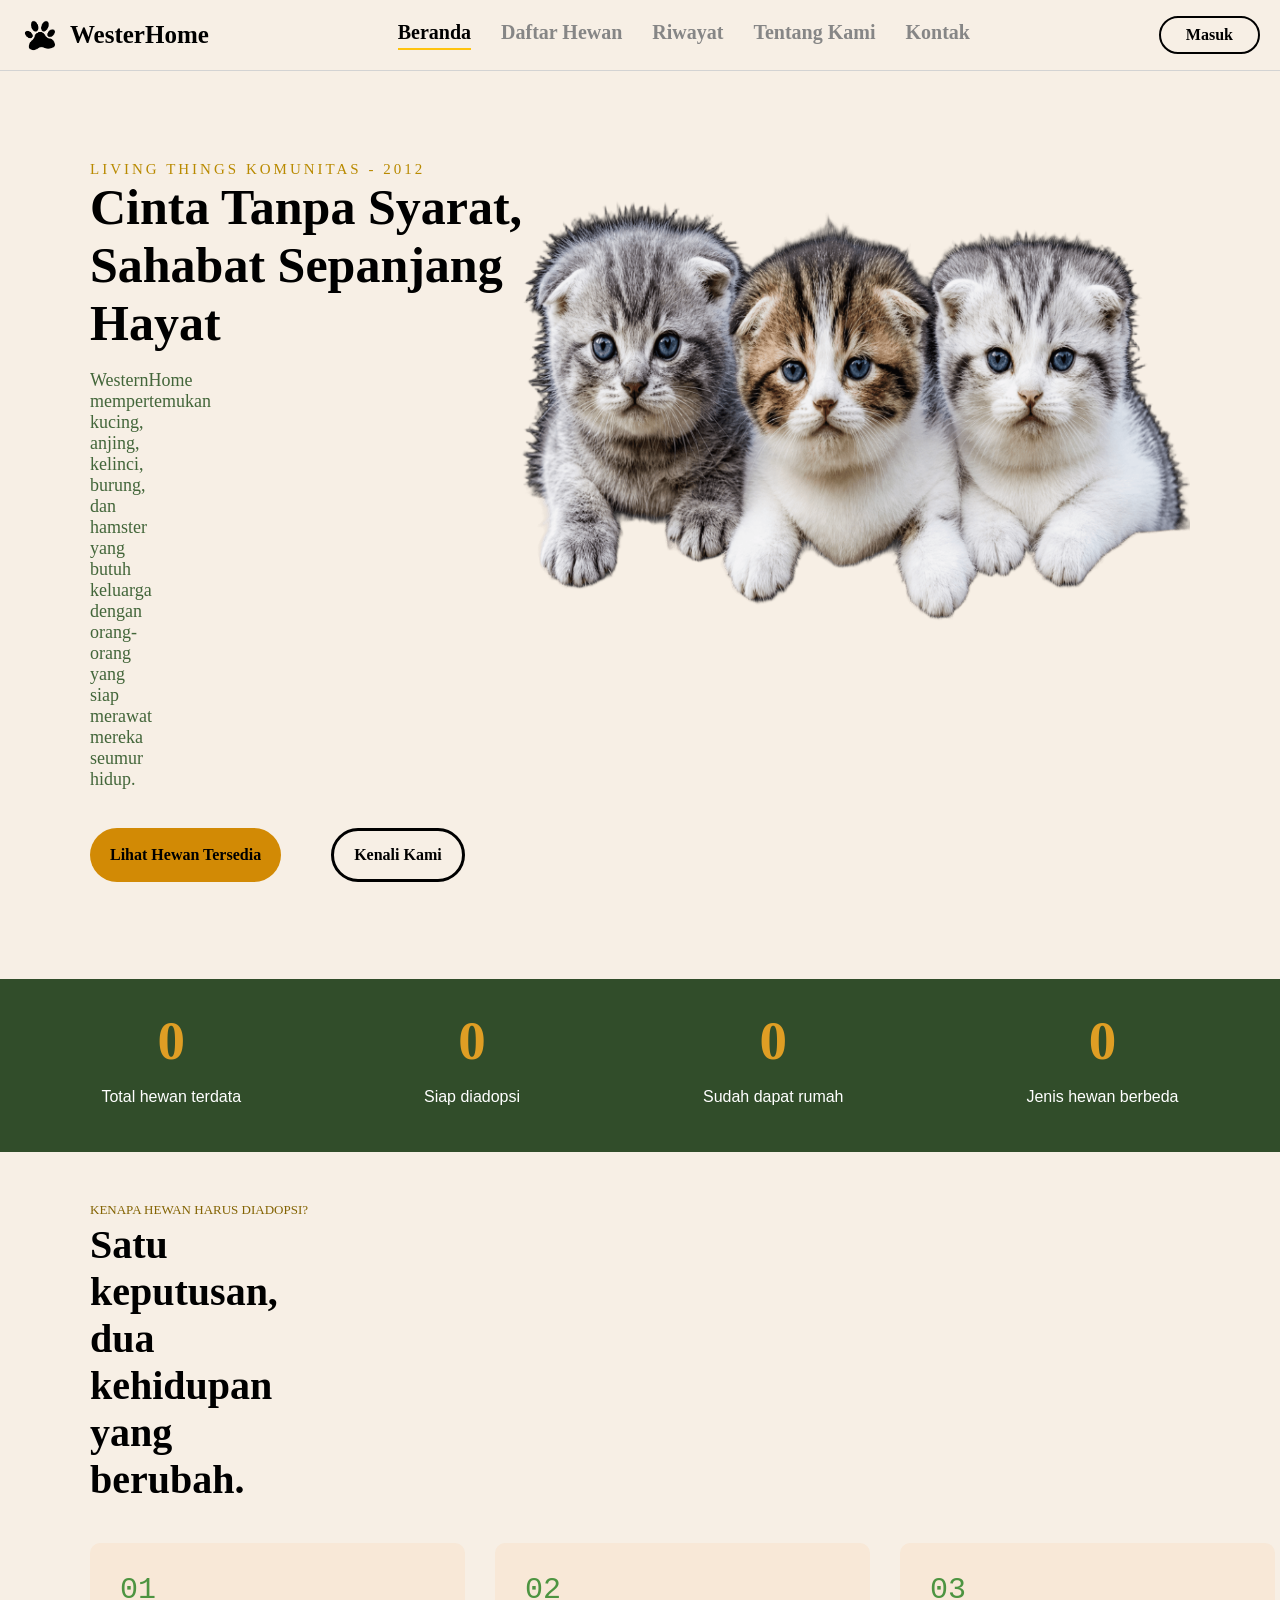
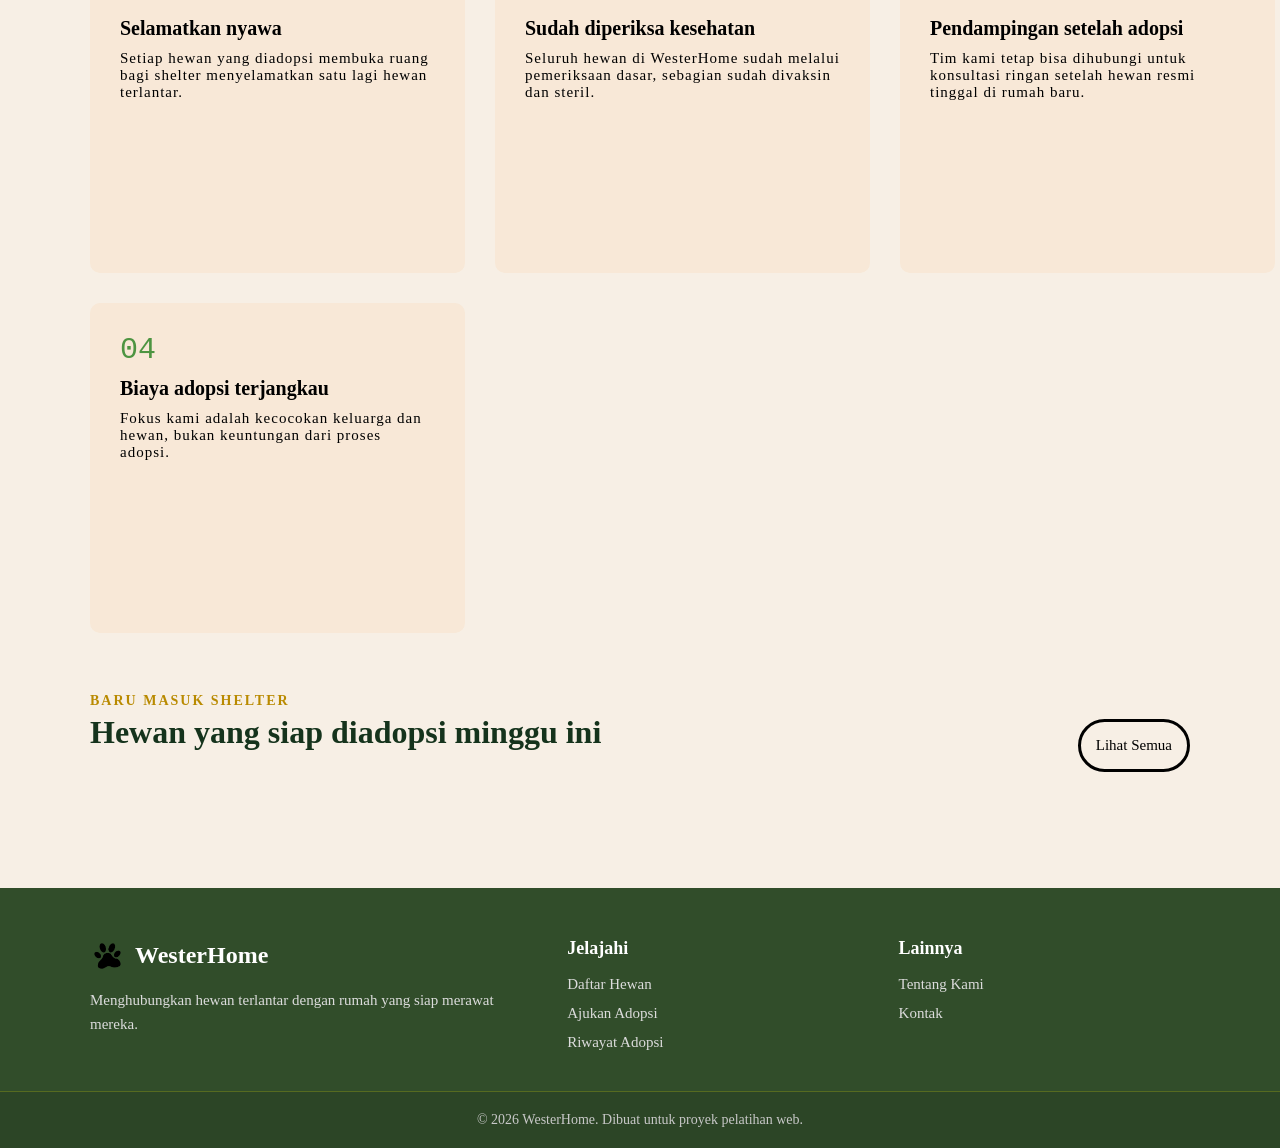
==== index.html @ 0b873818 "Add files via upload" ====
<!DOCTYPE html>
<html lang="en">
<head>
    <meta charset="UTF-8">
    <meta name="viewport" content="width=device-width, initial-scale=1.0">
    <title>WesterHome - Adopsi Hewan</title>
    <link rel="stylesheet" href="./css/style.css">
</head>
<body>
    <header>
        <div class="logo-header">
            <img src="./assets/logo-hewan.png" alt="logo hewan">
            <span id="teks-logo-header">WesterHome</span>
        </div>
        <span id="tombol-hamburger"></span>
        <nav>
            <a href="./index.html" id="menu-aktif">Beranda</a>
            <a href="./html/daftar-hewan.html">Daftar Hewan</a>
            <a href="./html/riwayat.html">Riwayat</a>
            <a href="./html/tentang.html">Tentang Kami</a>
            <a href="./html/kontak.html">Kontak</a>
        </nav>
        <a href="./html/login.html" id="tombol-login-header">Masuk</a>
    </header>
    
    <main>
        <section>
            <article class="tema">
                <div class="sub-judul-beranda">Living Things Komunitas - 2012</div>
                <div class="judul-beranda">Cinta Tanpa Syarat, Sahabat Sepanjang Hayat
                    <img src="./assets/foto-beranda.png" alt="Foto-Kucing">
                </div>
                <p class="deskripsi-beranda">WesternHome mempertemukan kucing, anjing, kelinci, burung, dan hamster yang butuh keluarga dengan orang-orang yang siap merawat mereka seumur hidup.</p>
            </article>
            <article class="tema-nav">
                <p class="wadah-tombol-hero">
                    <a href="./html/daftar-hewan.html" id="tombol-utama-hero">Lihat Hewan Tersedia</a>
                    <a href="./html/tentang.html">Kenali Kami</a>
                </p>
            </article>
        </section>
        
        <section class="statistik-platform">
            <article class="item-statistik">
                <h2 id="angka-total-hewan">0</h2>
                <p>Total hewan terdata</p>
            </article>
            <article class="item-statistik">
                <h2 id="angka-siap-adopsi">0</h2>
                <p>Siap diadopsi</p>
            </article>
            <article class="item-statistik">
                <h2 id="angka-sudah-adopsi">0</h2>
                <p>Sudah dapat rumah</p>
            </article>
            <article class="item-statistik">
                <h2 id="angka-jenis-hewan">0</h2>
                <p>Jenis hewan berbeda</p>
            </article>
        </section>
        
        <section>
            <p class="sub-judul-alasan">Kenapa hewan harus diadopsi?</p>
            <p class="judul-alasan">Satu keputusan, dua kehidupan yang berubah.</p>
            <div class="wadah-kotak-alasan">
                <article class="kotak-alasan">
                    <div class="nomor-alasan">01</div>
                    <div class="judul-kotak-alasan">Selamatkan nyawa</div>
                    <div class="deskripsi-kotak-alasan">Setiap hewan yang diadopsi membuka ruang bagi shelter menyelamatkan satu lagi hewan terlantar.</div>
                </article>
                <article class="kotak-alasan">
                    <div class="nomor-alasan">02</div>
                    <div class="judul-kotak-alasan">Sudah diperiksa kesehatan</div>
                    <div class="deskripsi-kotak-alasan">Seluruh hewan di WesterHome sudah melalui pemeriksaan dasar, sebagian sudah divaksin dan steril.</div>
                </article>
                <article class="kotak-alasan">
                    <div class="nomor-alasan">03</div>
                    <div class="judul-kotak-alasan">Pendampingan setelah adopsi</div>
                    <div class="deskripsi-kotak-alasan">Tim kami tetap bisa dihubungi untuk konsultasi ringan setelah hewan resmi tinggal di rumah baru.</div>
                </article>
                <article class="kotak-alasan">
                    <div class="nomor-alasan">04</div>
                    <div class="judul-kotak-alasan">Biaya adopsi terjangkau</div>
                    <div class="deskripsi-kotak-alasan">Fokus kami adalah kecocokan keluarga dan hewan, bukan keuntungan dari proses adopsi.</div>
                </article>
            </div>
        </section>
        
        <section>
            <p class="teks-kategori-hewan">BARU MASUK SHELTER</p>
            <div class="wadah-judul-daftar">
                <h2 class="judul-daftar-hewan">Hewan yang siap diadopsi minggu ini</h2>
                <a href="./html/daftar-hewan.html" class="tombol-lihat-semua">Lihat Semua</a>
            </div>
            
            <div class="wadah-kartu-hewan" id="grid-hewan-beranda"></div>
        </section>
    </main>

    <footer>
        <div class="wadah-utama-footer">
            <div class="kolom-kiri-footer">
                <div class="logo-teks-footer">
                    <img src="./assets/logo-hewan.png" alt="logo hewan">
                    <span>WesterHome</span>
                </div>
                <p>Menghubungkan hewan terlantar dengan rumah yang siap merawat mereka.</p>
            </div>
            <div class="kolom-link-footer">
                <h3>Jelajahi</h3>
                <a href="./html/daftar-hewan.html">Daftar Hewan</a>
                <a href="./html/daftar-hewan.html">Ajukan Adopsi</a>
                <a href="./html/riwayat.html">Riwayat Adopsi</a>
            </div>
            <div class="kolom-link-footer">
                <h3>Lainnya</h3>
                <a href="./html/tentang.html">Tentang Kami</a>
                <a href="./html/kontak.html">Kontak</a>
            </div>
        </div>
        <div class="wadah-hakcipta-footer">
            <p>&copy; 2026 WesterHome. Dibuat untuk proyek pelatihan web.</p>
        </div>
    </footer>
    <button id="tombol-scroll-atas" title="Ke Atas">&#8679;</button>
    <script src="./js/script.js"></script>
</body>
</html>
---- css/style.css ----
body {
    padding: 0;
    margin: 0;
    box-sizing: border-box;
    background-color: rgb(247, 239, 229);
    overflow-x: hidden;
    max-width: 100%;
}
html.kunci-scroll-halaman, body.kunci-scroll-halaman {
    overflow: hidden;
    overscroll-behavior: none;
}
header {
    background-color: rgb(247, 239, 229);
    padding: 15px 20px;
    display: flex;
    align-items: center;
    justify-content: space-between;
    border-bottom: 1px solid lightgray;
    position: sticky;
    top: 0;
    z-index: 1000;
}
.logo-header {
    display: flex;
    align-items: center;
    gap: 10px;
}
.logo-header img {
    width: 40px;
    height: 40px;
}
#teks-logo-header {
    font-size: 25px;
    font-weight: bolder;
}
#tombol-hamburger {
    display: none;
    font-size: 28px;
    font-weight: bold;
    cursor: pointer;
    padding: 0 10px;
}
nav {
    display: flex;
    gap: 30px;
}
#menu-aktif {
    color: black;
    border-bottom: 2px solid rgb(255, 195, 13);
    padding-bottom: 4px;
}
nav a {
    text-decoration: none;
    font-weight: bold;
    font-size: 20px;
    color: rgb(134, 134, 134);
}
.info-user-header {
    display: flex;
    align-items: center;
    gap: 15px;
}
.teks-nama-user {
    font-weight: bold;
    color: rgb(210, 138, 5);
    font-size: 16px;
}
#tombol-login-header {
    text-decoration: none;
    color: black;
    border: 2px solid black;
    border-radius: 20px;
    padding: 8px 25px;
    font-weight: bold;
    font-size: 16px;
    transition: 0.5s;
}
#tombol-login-header:hover {
    background-color: black;
    color: white;
    transform: translateY(-2px);
}
main {
    padding-left: 10vh;
    padding-top: 10vh;
}
.main-konten-admin {
    padding-right: 10vh;
}
.sub-judul-beranda {
    text-transform: uppercase;
    color: rgb(185, 138, 0);
    font-size: 15px;
    letter-spacing: 3px;
}
.judul-beranda {
    font-size: 50px;
    font-weight: bolder;
    padding-right: 80vh;
}
.judul-beranda img {
    position: absolute;
    top: 15vh;
    right: 90px;
    height: 60vh;
    width: 80vh;
}
.deskripsi-beranda {
    font-size: 18px;
    padding-right: 155vh;
    color: rgb(67, 102, 58);
}
.wadah-tombol-hero {
    display: flex;
    gap: 50px;
}
.wadah-tombol-hero a {
    position: relative;
    top: 20px;
    text-decoration: none;
    color: black;
    border: 3px solid black;
    border-radius: 30px;
    padding: 15px 20px;
    font-weight: bolder;
    transition: 0.5s;
}
#tombol-utama-hero {
    background-color: rgb(210, 138, 5);
    border: none;
    display: flex;
    align-items: center;
}
.wadah-tombol-hero a:hover {
    background-color: black;
    color: white;
    transform: translateY(-2px);
}
.statistik-platform {
    background-color: rgb(49, 77, 42);
    display: flex;
    justify-content: space-around;
    align-items: center;
    padding: 30px 10px;
    margin-top: 13vh;
    margin-left: -10vh;
}
.item-statistik {
    text-align: center;
}
.item-statistik h2 {
    color: rgb(223, 158, 36);
    font-size: 55px;
    margin: 0 0 15px 0;
    font-family: "Georgia", serif;
    font-weight: bold;
}
.item-statistik p {
    color: white;
    font-size: 16px;
    font-family: Arial, Helvetica, sans-serif;
}
.sub-judul-alasan {
    margin-top: 50px;
    text-transform: uppercase;
    color: rgb(131, 99, 2);
    font-size: 13px;
}
.judul-alasan {
    margin-top: -10px;
    font-size: 40px;
    margin-right: 120vh;
    font-weight: bolder;
}
.kotak-alasan {
    border-radius: 10px;
    height: 30vh;
    width: 35vh;
    display: flex;
    flex-direction: column;
    flex-wrap: wrap;
    background-color: rgb(248, 232, 215);
    padding: 30px;
    gap: 10px;
}
.nomor-alasan {
    font-size: 30px;
    font-family: monospace;
    color: rgba(4, 112, 2, 0.7);
}
.judul-kotak-alasan {
    font-size: 20px;
    font-weight: bold;
}
.deskripsi-kotak-alasan {
    letter-spacing: 1px;
    font-size: 15px;
}
.wadah-kotak-alasan {
    display: flex;
    flex-direction: row;
    flex-wrap: wrap;
    gap: 30px;
    align-items: center;
}
.wadah-judul-daftar {
    display: flex; 
    justify-content: space-between; 
    align-items: center; 
    margin-right: 10vh; 
    margin-bottom: 20px; 
}
.tombol-lihat-semua {
    color: black;
    font-size: 15px;
    text-decoration: none;
    border: 3px solid black;
    border-radius: 50px;
    padding: 15px;
    transition: 0.3s;
}
.tombol-lihat-semua:hover {
    background-color: black;
    color: white;
}
.wadah-filter-pencarian {
    display: flex;
    flex-direction: column;
    gap: 15px;
    margin-right: 10vh;
    margin-top: 20px;
    margin-bottom: 20px;
}
.wadah-tombol-filter {
    display: flex;
    flex-wrap: wrap;
    gap: 10px;
}
.tombol-filter-kategori {
    padding: 8px 20px;
    border: 2px solid rgb(49, 77, 42);
    border-radius: 30px;
    background-color: white;
    color: rgb(49, 77, 42);
    font-weight: bold;
    font-size: 14px;
    cursor: pointer;
    transition: 0.3s;
}
.tombol-filter-kategori:hover {
    background-color: rgb(49, 77, 42);
    color: white;
}
.filter-kategori-aktif {
    background-color: rgb(49, 77, 42);
    color: white;
}
.wadah-input-pencarian {
    width: 100%;
}
#input-cari-ras {
    width: 100%;
    max-width: 400px;
    padding: 12px 20px;
    border: 2px solid lightgray;
    border-radius: 30px;
    font-size: 16px;
    outline: none;
    transition: 0.3s;
    box-sizing: border-box;
}
#input-cari-ras:focus {
    border-color: rgb(210, 138, 5);
}
.wadah-kartu-hewan {
    display: flex;
    flex-direction: row;
    flex-wrap: wrap;
    justify-content: center;
    gap: 30px;
    margin-top: 30px;
    margin-right: 10vh;
}
.teks-kategori-hewan {
    color: rgb(185, 138, 0);
    text-transform: uppercase;
    font-size: 14px;
    letter-spacing: 2px;
    font-weight: bold;
    margin-bottom: 5px;
    margin-top: 60px;
}
.jarak-atas-ekstra {
    margin-top: 20px;
}
.judul-daftar-hewan {
    font-size: 32px;
    font-family: "Georgia", serif;
    color: rgb(21, 51, 28);
    margin-top: 0;
    font-weight: bold;
}
.kartu-item-hewan {
    width: 320px;
    max-width: 100%;
    border-radius: 15px;
    background-color: white;
    overflow: hidden;
    display: flex;
    flex-direction: column;
    transition: 0.4s;
    box-shadow: 0 6px 15px rgba(0, 0, 0, 0.08);
}
.kartu-item-hewan:hover {
    transform: translateY(-5px);
    box-shadow: 0 10px 20px rgba(0, 0, 0, 0.12);
}
.wadah-gambar-kartu {
    position: relative;
    padding: 30px;
    display: flex;
    justify-content: center;
    align-items: center;
    height: 200px;
}
.gambar-kartu {
    width: 100%;
    height: 100%;
    object-fit: cover; 
    border-radius: 5px;
}
.badge-status-hewan {
    position: absolute;
    top: 20px;
    right: -10px; 
    background-color: #6a8ba3; 
    color: white;
    font-size: 13px;
    font-weight: bold;
    padding: 6px 15px;
    border-radius: 20px;
    letter-spacing: 1px;
}
.badge-status-diadopsi {
    background-color: gray;
}
.wadah-info-kartu {
    background-color: white; 
    padding: 25px;
    flex-grow: 1;
    display: flex;
    flex-direction: column;
    gap: 12px;
}
.nama-hewan-kartu {
    font-size: 26px;
    font-weight: bold;
    font-family: "Georgia", serif; 
    color: black;
}
.deskripsi-hewan-kartu {
    font-size: 15px;
    color: rgb(110, 110, 110);
}
.tombol-detail-kartu {
    display: inline-block;
    margin-top: auto;
    padding: 10px 25px;
    border: 2px solid black;
    border-radius: 30px;
    text-decoration: none;
    color: black;
    font-weight: bold;
    font-size: 14px;
    width: max-content; 
    transition: 0.3s;
}
.tombol-detail-kartu:hover {
    background-color: black;
    color: white;
}
.latar-popup-detail {
    position: fixed;
    top: 0;
    left: 0;
    width: 100%;
    height: 100%;
    background-color: rgba(0, 0, 0, 0.7);
    display: flex;
    justify-content: center;
    align-items: center;
    z-index: 9999;
    overscroll-behavior: contain;
}
.wadah-popup-detail {
    background-color: rgb(253, 248, 241);
    padding: 30px;
    border-radius: 15px;
    width: 80%;
    max-width: 600px;
    max-height: 80vh;
    overflow-y: auto; 
    overflow-x: hidden;
    position: relative;
    display: flex;
    flex-direction: column;
    gap: 20px;
    box-shadow: 0 10px 30px rgba(0,0,0,0.5);
    overscroll-behavior: contain;
}
.tombol-tutup-popup {
    position: absolute;
    top: 15px;
    right: 25px;
    font-size: 35px;
    font-weight: bold;
    color: #555;
    cursor: pointer;
    transition: 0.3s;
}
.tombol-tutup-popup:hover {
    color: red;
}
.gambar-popup-detail {
    width: 100%;
    height: 300px;
    object-fit: contain; 
    background-color: #f0e9df;
    border-radius: 10px;
}
.wadah-info-popup p {
    font-family: Arial, sans-serif;
    font-size: 16px;
    margin-bottom: 10px;
    color: #333;
    line-height: 1.5;
    border-bottom: 1px solid #e0d8cc;
    padding-bottom: 8px;
}
.wadah-info-popup p strong {
    color: rgb(67, 102, 58);
}
.judul-nama-popup {
    margin-top: 0;
    color: rgb(185, 138, 0);
    font-family: "Georgia", serif;
}
.tombol-adopsi-popup {
    display: block;
    background-color: rgb(210, 138, 5);
    color: white;
    text-align: center;
    padding: 12px 20px;
    margin-top: 20px;
    border-radius: 30px;
    text-decoration: none;
    font-weight: bold;
    font-size: 16px;
    letter-spacing: 1px;
    transition: 0.3s;
    box-shadow: 0 4px 6px rgba(0,0,0,0.1);
}
.tombol-adopsi-popup:hover {
    background-color: rgb(137, 90, 4);
    transform: translateY(-2px);
    box-shadow: 0 6px 12px rgba(0,0,0,0.2);
}
.tombol-adopsi-nonaktif {
    background-color: gray !important;
    cursor: not-allowed !important;
    box-shadow: none !important;
}
.tombol-adopsi-nonaktif:hover {
    background-color: gray !important;
    transform: none !important;
}
.wadah-utama-form {
    background-color: white;
    width: 90%;
    max-width: 400px;
    margin: 50px auto;
    padding: 40px;
    border-radius: 15px;
    box-shadow: 0 10px 20px rgba(0,0,0,0.05);
    text-align: center;
}
.judul-form-auth {
    color: rgb(21, 51, 28);
    font-family: "Georgia", serif;
    margin-top: 0;
    margin-bottom: 10px;
}
.deskripsi-form-auth {
    color: gray;
    margin-bottom: 30px;
    font-size: 14px;
}
.wadah-input-form {
    text-align: left;
    margin-bottom: 20px;
}
.wadah-input-form label {
    display: block;
    font-weight: bold;
    margin-bottom: 8px;
    color: #333;
    font-size: 14px;
}
.wadah-input-form input {
    width: 100%;
    padding: 12px;
    border: 1px solid lightgray;
    border-radius: 8px;
    box-sizing: border-box; 
    font-size: 14px;
}
#input-nama-hewan-adopsi {
    background-color: #f0e9df;
    cursor: not-allowed;
}
.tombol-kirim-form {
    width: 100%;
    background-color: rgb(210, 138, 5);
    color: white;
    padding: 15px;
    border: none;
    border-radius: 30px;
    font-size: 16px;
    font-weight: bold;
    cursor: pointer;
    transition: 0.3s;
    margin-top: 10px;
}
.tombol-kirim-form:hover {
    background-color: rgb(137, 90, 4);
}
.teks-tautan-auth {
    margin-top: 20px;
    font-size: 14px;
    color: gray;
}
.teks-tautan-auth a {
    color: rgb(185, 138, 0);
    text-decoration: none;
    font-weight: bold;
}
.teks-tautan-auth a:hover {
    text-decoration: underline;
    color: rgb(137, 90, 4);
}
.wadah-daftar-riwayat {
    margin-top: 30px;
    display: flex;
    flex-direction: column;
    gap: 15px;
}
.kartu-item-riwayat {
    display: flex;
    align-items: center;
    background-color: white;
    padding: 15px;
    border-radius: 10px;
    box-shadow: 0 4px 8px rgba(0,0,0,0.05);
    border-left: 5px solid rgb(210, 138, 5);
}
.gambar-hewan-riwayat {
    width: 80px;
    height: 80px;
    border-radius: 10px;
    object-fit: cover;
    margin-right: 20px;
}
.wadah-info-riwayat h3 {
    margin: 0 0 5px 0;
    color: rgb(21, 51, 28);
    font-family: "Georgia", serif;
}
.wadah-info-riwayat p {
    margin: 0;
    color: gray;
    font-size: 14px;
}
.info-riwayat-melebar {
    flex-grow: 1;
}
.teks-pesan-kosong {
    color: gray;
    font-style: italic;
    font-size: 16px;
}
.teks-pesan-kosong-tengah {
    width: 100%;
    text-align: center;
    color: gray;
    font-style: italic;
    font-size: 16px;
}
.teks-pesan-ditolak {
    color: red;
}
#grid-hewan-beranda {
    display: grid;
    grid-template-columns: repeat(4, 1fr); 
    gap: 30px; 
    margin-right: 10vh; 
}
#grid-hewan-beranda .kartu-item-hewan {
    width: 100%; 
}
footer {
    background-color: rgb(49, 77, 42); 
    color: white;
    margin-top: 80px;
    padding-top: 50px;
}
.wadah-utama-footer {
    display: flex;
    justify-content: space-between;
    max-width: 1100px;
    margin: 0 auto;
    padding: 0 20px 40px 20px;
    flex-wrap: wrap;
    gap: 40px;
}
.kolom-kiri-footer {
    flex: 1.5;
    min-width: 250px;
}
.logo-teks-footer {
    display: flex;
    align-items: center;
    gap: 10px;
    font-size: 24px;
    font-weight: bold;
    font-family: "Georgia", serif;
    margin-bottom: 15px;
    color: white;
}
.logo-teks-footer img {
    width: 35px;
    height: 35px;
}
.kolom-kiri-footer p {
    color: rgb(220, 220, 220);
    font-size: 15px;
    line-height: 1.6;
    margin: 0;
}
.kolom-link-footer {
    flex: 1;
    min-width: 150px;
    display: flex;
    flex-direction: column;
    gap: 12px;
}
.kolom-link-footer h3 {
    font-family: "Georgia", serif;
    font-size: 18px;
    color: white;
    margin-top: 0;
    margin-bottom: 5px;
}
.kolom-link-footer a {
    color: rgb(220, 220, 220);
    text-decoration: none;
    font-size: 15px;
    transition: 0.3s;
}
.kolom-link-footer a:hover {
    color: rgb(255, 195, 13);
    padding-left: 5px;
}
.wadah-hakcipta-footer {
    border-top: 1px solid rgba(255, 255, 13, 0.2); 
    text-align: center;
    padding: 20px;
    background-color: rgba(0, 0, 0, 0.1); 
}
.wadah-hakcipta-footer p {
    margin: 0;
    font-size: 14px;
    color: rgb(200, 200, 200);
}
.teks-paragraf-umum {
    font-size: 18px;
    line-height: 1.6;
}
#wadah-form-registrasi {
    display: none;
}
.hilangkan-elemen {
    display: none !important;
}
.tampilkan-elemen {
    display: block !important;
}
.menu-navigasi-terbuka {
    display: flex !important;
}
.teks-status-hijau {
    color: green !important;
    font-weight: bold;
    margin-top: 5px;
}
.teks-status-merah {
    color: red !important;
    font-weight: bold;
    margin-top: 5px;
}
.teks-status-kuning {
    color: rgb(210, 138, 5) !important;
    font-weight: bold;
    margin-top: 5px;
}
.wadah-aksi-admin {
    display: flex;
    flex-direction: row;
    gap: 10px;
}
.tombol-setuju-admin {
    background-color: green;
    color: white;
    border: none;
    padding: 8px 15px;
    border-radius: 5px;
    cursor: pointer;
    font-weight: bold;
    flex: 1;
}
.tombol-tolak-admin {
    background-color: red;
    color: white;
    border: none;
    padding: 8px 15px;
    border-radius: 5px;
    cursor: pointer;
    font-weight: bold;
    flex: 1;
}
.tombol-aksi-nonaktif {
    background-color: gray;
    cursor: not-allowed;
    opacity: 0.6;
    border: none;
    padding: 8px 15px;
    border-radius: 5px;
    font-weight: bold;
    color: white;
    flex: 1;
}
#tombol-scroll-atas {
    display: none;
    position: fixed;
    bottom: 30px;
    right: 30px;
    z-index: 999;
    font-size: 22px;
    border: none;
    outline: none;
    background-color: rgb(210, 138, 5);
    color: white;
    cursor: pointer;
    padding: 12px 18px;
    border-radius: 50%;
    box-shadow: 0 4px 10px rgba(0,0,0,0.3);
    transition: 0.3s;
}
#tombol-scroll-atas:hover {
    background-color: rgb(137, 90, 4);
    transform: translateY(-5px);
}
.tautan-kontak {
    color: inherit;
    text-decoration: none;
}

@media (max-width: 600px) {
    header {
        flex-direction: row;
        flex-wrap: wrap;
        justify-content: space-between;
        align-items: center;
        padding: 15px;
    }
    .logo-header {
        order: 1;
        max-width: 80%;
    }
    #teks-logo-header {
        font-size: 18px;
    }
    #tombol-hamburger {
        display: block;
        order: 2;
        margin-left: auto;
        margin-right: 0;
        padding: 5px;
    }
    nav {
        display: none;
        order: 3;
        width: 100%;
        flex-direction: column;
        align-items: flex-start;
        gap: 15px;
        margin-top: 15px;
        padding-top: 15px;
        border-top: 1px solid lightgray;
    }
    nav a {
        font-size: 16px;
        width: 100%;
        text-align: left;
    }
    #tombol-login-header {
        display: none;
        order: 4;
        margin-top: 15px;
        width: max-content;
        padding: 6px 15px;
        font-size: 14px;
    }
    .info-user-header {
        display: none;
        order: 4;
        width: 100%;
        flex-direction: column;
        align-items: flex-start;
        gap: 15px;
        margin-top: 15px;
        padding-top: 15px;
        border-top: 1px dashed lightgray;
    }
    .info-user-header #tombol-login-header {
        margin-top: 0;
    }
    .teks-nama-user {
        font-size: 14px;
    }
    header.header-menu-terbuka nav {
        display: flex;
    }
    header.header-menu-terbuka #tombol-login-header {
        display: inline-block;
    }
    header.header-menu-terbuka .info-user-header {
        display: flex;
    }
    main {
        padding: 20px;
    }
    .main-konten-admin {
        padding: 20px;
    }
    .sub-judul-beranda {
        font-size: 11px;
        letter-spacing: 2px;
        margin-bottom: 8px;
    }
    .judul-beranda {
        font-size: 26px;
        line-height: 1.2;
        padding-right: 0;
    }
    .judul-beranda img {
        position: relative;
        top: 0;
        right: 0;
        width: 100%;
        height: auto;
        max-width: 300px;
        display: block;
        margin: 20px auto 10px auto;
    }
    .deskripsi-beranda {
        font-size: 14px;
        line-height: 1.5;
        margin-top: 10px;
        padding-right: 0;
    }
    .wadah-filter-pencarian {
        margin-top: 15px;
        margin-bottom: 15px;
        margin-right: 0;
    }
    .tombol-filter-kategori {
        padding: 6px 15px;
        font-size: 13px;
    }
    #input-cari-ras {
        max-width: 100%;
        padding: 10px 15px;
        font-size: 14px;
    }
    .teks-paragraf-umum {
        font-size: 14px;
        line-height: 1.5;
    }
    .wadah-tombol-hero {
        flex-direction: row;
        justify-content: space-between;
        gap: 10px;
    }
    .wadah-tombol-hero a {
        flex: 1;
        text-align: center;
        font-size: 13px;
        padding: 12px 5px;
        display: flex;
        justify-content: center;
        align-items: center;
    }
    .statistik-platform {
        flex-direction: row;
        flex-wrap: nowrap;
        justify-content: space-between;
        padding: 15px 5px;
        gap: 5px;
        margin-left: 0;
    }
    .item-statistik {
        width: 25%;
        margin-bottom: 0;
        flex: 1;
    }
    .item-statistik h2 {
        font-size: 22px;
        margin-bottom: 2px;
    }
    .item-statistik p {
        font-size: 10px;
        line-height: 1.2;
    }
    .judul-alasan {
        margin-right: 0;
        font-size: 28px;
    }
    .wadah-kotak-alasan {
        justify-content: center;
    }
    .kotak-alasan {
        width: 100%;
        height: auto;
    }
    #grid-hewan-beranda {
        grid-template-columns: repeat(2, 1fr);
        gap: 15px;
        margin-right: 0;
    }
    .wadah-kartu-hewan {
        gap: 15px;
        margin-right: 0;
    }
    .kartu-item-hewan {
        width: calc(50% - 10px);
    }
    .wadah-gambar-kartu {
        height: 120px;
        padding: 15px;
    }
    .wadah-info-kartu {
        padding: 15px;
        gap: 8px;
    }
    .nama-hewan-kartu {
        font-size: 18px;
    }
    .deskripsi-hewan-kartu {
        font-size: 12px;
    }
    .tombol-detail-kartu {
        padding: 8px 15px;
        font-size: 12px;
    }
    .badge-status-hewan {
        font-size: 10px;
        padding: 4px 10px;
    }
    .wadah-utama-form {
        width: 90%;
        padding: 20px;
    }
    .kartu-item-riwayat {
        flex-direction: column;
        text-align: center;
    }
    .gambar-hewan-riwayat {
        margin-right: 0;
        margin-bottom: 15px;
    }
    .wadah-aksi-admin {
        width: 100%;
        margin-top: 15px;
        flex-direction: row;
        gap: 10px;
    }
    .tombol-setuju-admin, .tombol-tolak-admin, .tombol-aksi-nonaktif {
        padding: 10px 5px;
        font-size: 14px;
        flex: 1;
    }
    .wadah-utama-footer {
        flex-direction: column;
        text-align: left;
        gap: 25px;
    }
    .logo-teks-footer {
        justify-content: flex-start;
    }
    .wadah-popup-detail {
        width: 90%;
        padding: 15px;
        gap: 10px;
    }
    .gambar-popup-detail {
        height: 180px;
    }
    .judul-nama-popup {
        font-size: 20px;
    }
    .wadah-info-popup p {
        font-size: 13px;
        margin-bottom: 5px;
        padding-bottom: 5px;
    }
    .tombol-adopsi-popup {
        font-size: 14px;
        padding: 10px;
        margin-top: 10px;
    }
    .tombol-tutup-popup {
        top: 5px;
        right: 15px;
        font-size: 30px;
    }
    .wadah-judul-daftar {
        flex-direction: column;
        align-items: flex-start;
        gap: 15px;
        margin-right: 0;
    }
    #tombol-scroll-atas {
        bottom: 20px;
        right: 20px;
        font-size: 18px;
        padding: 10px 15px;
    }
}
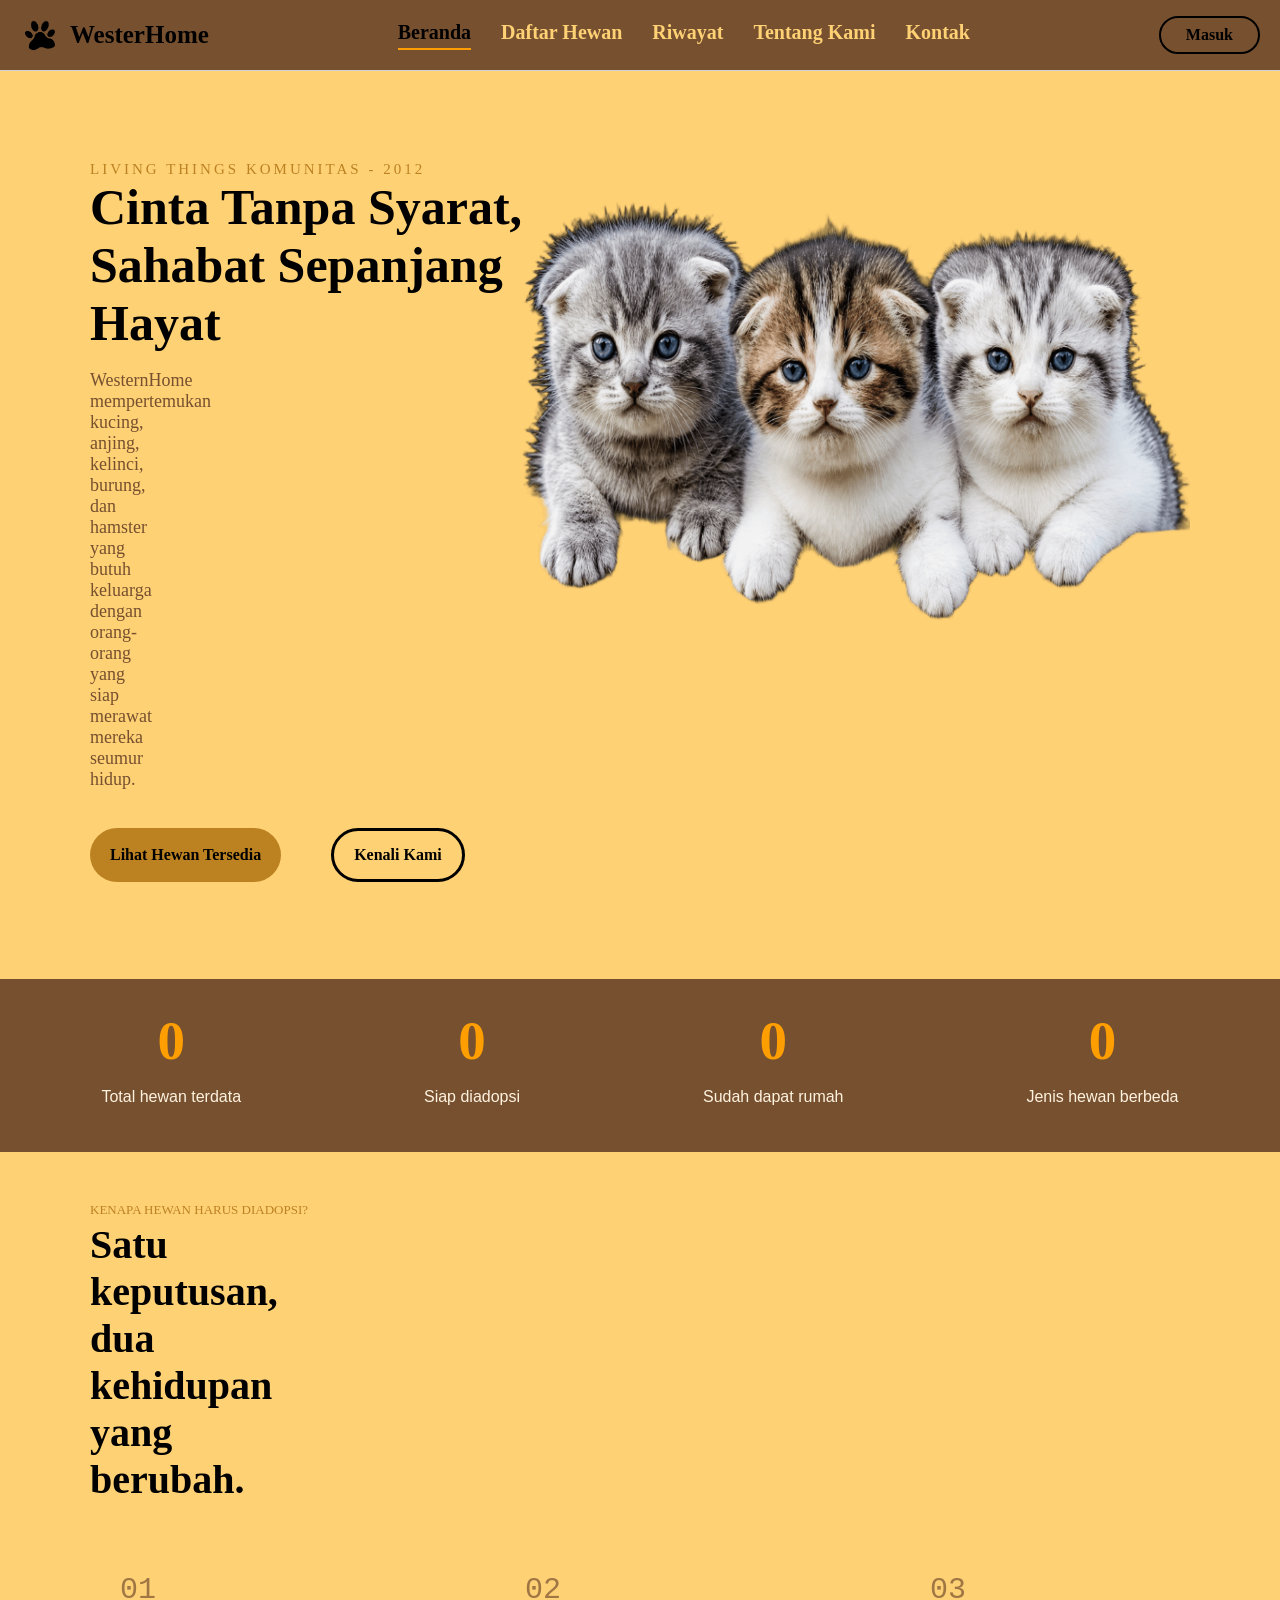
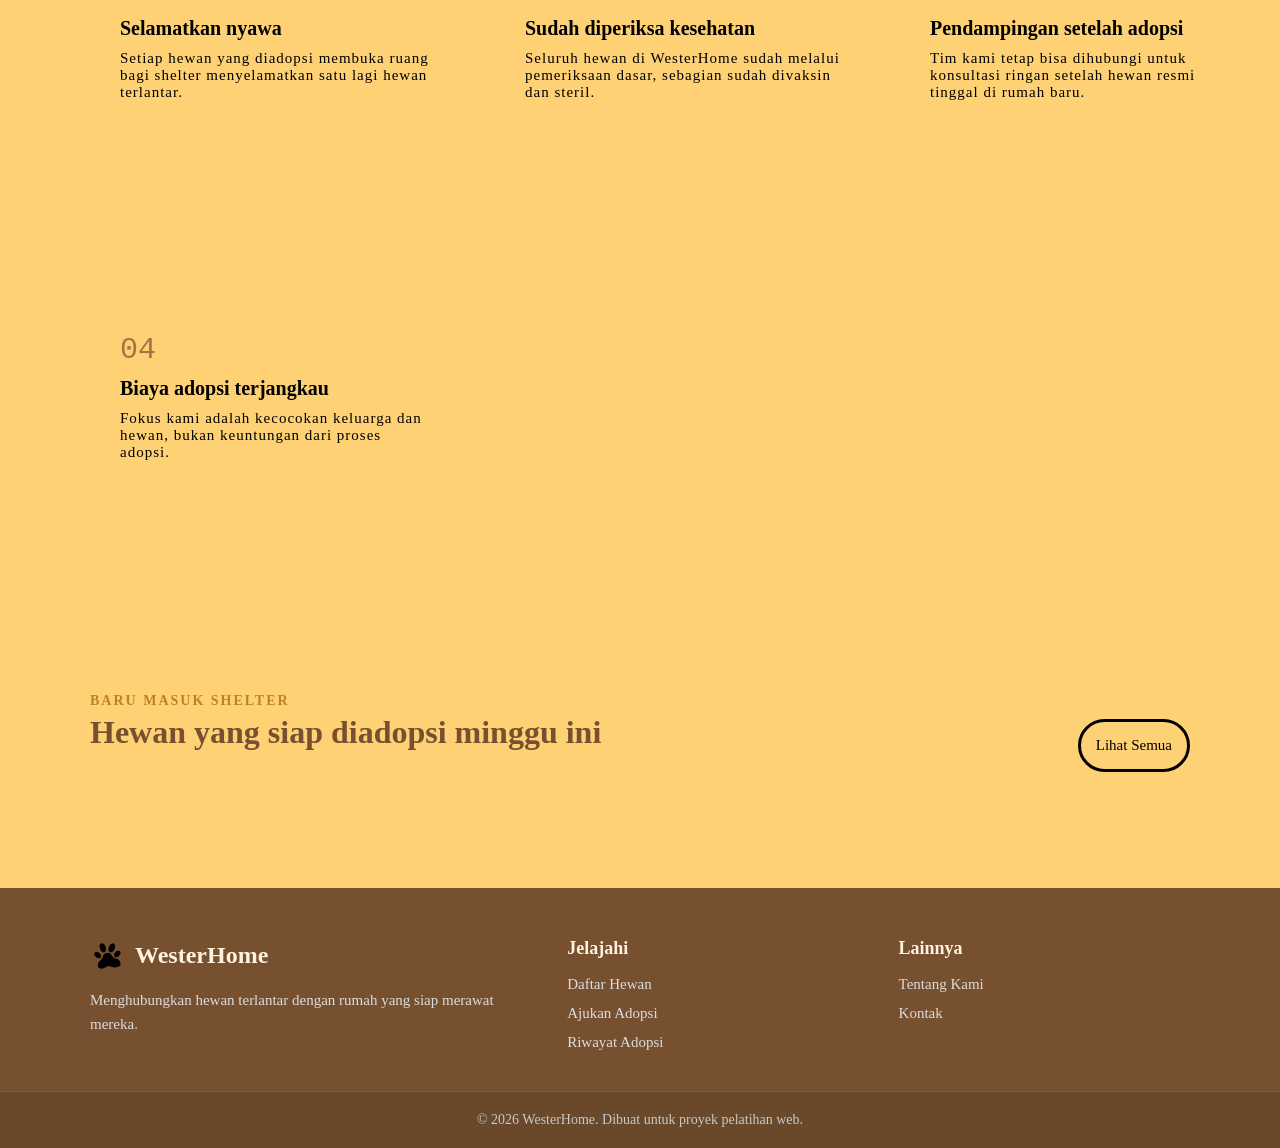
==== commit 407a22f1: "Add files via upload" ====
--- a/index.html
+++ b/index.html
@@ -1,18 +1,26 @@
 <!DOCTYPE html>
 <html lang="en">
 <head>
+    <!-- mengatur tipe karakter supaya mendukung semua jenis teks -->
     <meta charset="UTF-8">
+    <!-- supaya tampilan website bisa menyesuaikan dengan ukuran layar hp atau laptop -->
     <meta name="viewport" content="width=device-width, initial-scale=1.0">
+    <!-- ini judul yang bakal muncul di atas tab browser -->
     <title>WesterHome - Adopsi Hewan</title>
+    <!-- untuk menghubungkan ke file css nya -->
     <link rel="stylesheet" href="./css/style.css">
 </head>
 <body>
+    <!-- header berfungsi untuk bagian paling atas website yang nampilin logo dan menu-menu link -->
     <header>
+        <!-- untuk logo gambar dan nama website -->
         <div class="logo-header">
             <img src="./assets/logo-hewan.png" alt="logo hewan">
             <span id="teks-logo-header">WesterHome</span>
         </div>
+        <!-- untuk tombol garis tiga yang cuma muncul kalau dibuka di layar hp -->
         <span id="tombol-hamburger"></span>
+        <!-- untuk daftar link navigasi buat pindah-pindah halaman -->
         <nav>
             <a href="./index.html" id="menu-aktif">Beranda</a>
             <a href="./html/daftar-hewan.html">Daftar Hewan</a>
@@ -20,19 +28,24 @@
             <a href="./html/tentang.html">Tentang Kami</a>
             <a href="./html/kontak.html">Kontak</a>
         </nav>
+        <!-- untuk tombol khusus buat pergi ke halaman masuk atau login -->
         <a href="./html/login.html" id="tombol-login-header">Masuk</a>
     </header>
     
+    <!-- tag main dari halaman beranda dibungkus biar ada jaraknya per masing-masing tag -->
     <main>
+        <!-- sebagai pembungkus untuk per masing-masing tag -->
         <section>
             <article class="tema">
                 <div class="sub-judul-beranda">Living Things Komunitas - 2012</div>
+                <!-- supaya judul nya satu paragraf dengan gambar nya -->
                 <div class="judul-beranda">Cinta Tanpa Syarat, Sahabat Sepanjang Hayat
                     <img src="./assets/foto-beranda.png" alt="Foto-Kucing">
                 </div>
                 <p class="deskripsi-beranda">WesternHome mempertemukan kucing, anjing, kelinci, burung, dan hamster yang butuh keluarga dengan orang-orang yang siap merawat mereka seumur hidup.</p>
             </article>
             <article class="tema-nav">
+                <!-- digunakan untuk tombol lihat daftar hewan atau ke halaman tentang kami -->
                 <p class="wadah-tombol-hero">
                     <a href="./html/daftar-hewan.html" id="tombol-utama-hero">Lihat Hewan Tersedia</a>
                     <a href="./html/tentang.html">Kenali Kami</a>
@@ -40,7 +53,9 @@
             </article>
         </section>
         
+        <!-- bagian nampilin angka-angka statistik dari platform adopsi ini -->
         <section class="statistik-platform">
+            <!-- di isi angka nol supaya bisa kita ubah angkanya dengan jumlah data pada api yang berada di js -->
             <article class="item-statistik">
                 <h2 id="angka-total-hewan">0</h2>
                 <p>Total hewan terdata</p>
@@ -59,10 +74,12 @@
             </article>
         </section>
         
+        <!-- untuk penjelasan alasan kenapa orang harus adopsi hewan di sini -->
         <section>
             <p class="sub-judul-alasan">Kenapa hewan harus diadopsi?</p>
             <p class="judul-alasan">Satu keputusan, dua kehidupan yang berubah.</p>
             <div class="wadah-kotak-alasan">
+                <!-- kotak-kotak kecil berisi poin-poin alasan -->
                 <article class="kotak-alasan">
                     <div class="nomor-alasan">01</div>
                     <div class="judul-kotak-alasan">Selamatkan nyawa</div>
@@ -86,17 +103,21 @@
             </div>
         </section>
         
+        <!-- untuk nampilin sekilas beberapa hewan yang baru masuk dan siap adopsi -->
         <section>
             <p class="teks-kategori-hewan">BARU MASUK SHELTER</p>
             <div class="wadah-judul-daftar">
                 <h2 class="judul-daftar-hewan">Hewan yang siap diadopsi minggu ini</h2>
+                <!-- digunakan untuk tombol pintasan ke halaman semua daftar hewan -->
                 <a href="./html/daftar-hewan.html" class="tombol-lihat-semua">Lihat Semua</a>
             </div>
             
+            <!-- digunakan untuk sebagai wadah kosong yang bakal diisi sama kartu-kartu hewan secara otomatis dari js -->
             <div class="wadah-kartu-hewan" id="grid-hewan-beranda"></div>
         </section>
     </main>
 
+    <!-- bagian paling bawah website (footer) buat naruh info hak cipta dan link tambahan -->
     <footer>
         <div class="wadah-utama-footer">
             <div class="kolom-kiri-footer">
@@ -118,11 +139,14 @@
                 <a href="./html/kontak.html">Kontak</a>
             </div>
         </div>
+        <!-- teks copyright paling ujung bawah biar lebih keren aja :v -->
         <div class="wadah-hakcipta-footer">
             <p>&copy; 2026 WesterHome. Dibuat untuk proyek pelatihan web.</p>
         </div>
     </footer>
+    <!-- digunakan untuk tombol buat scroll instan ke atas, dengan menyembunyikan posisinya pakai css dulu -->
     <button id="tombol-scroll-atas" title="Ke Atas">&#8679;</button>
+    <!-- untuk menghubungkan html dengan js biar websitenya makin keren -->
     <script src="./js/script.js"></script>
 </body>
 </html>
--- a/css/style.css
+++ b/css/style.css
@@ -1,17 +1,52 @@
+/* //////// Global CSS //////// */
+/* html disini berfungsi supaya bagian atas nya saat di scroll tidak melebihi batas */
+html{
+    overscroll-behavior-y: none;
+}
+/* Body disini yaitu halaman pada website nya di atur supaya berwarna dan tidak bisa digeser ke kanan, agar terlihat rapi */
 body {
     padding: 0;
     margin: 0;
     box-sizing: border-box;
-    background-color: rgb(247, 239, 229);
+    background-color: rgb(255, 209, 117);
     overflow-x: hidden;
     max-width: 100%;
 }
-html.kunci-scroll-halaman, body.kunci-scroll-halaman {
-    overflow: hidden;
-    overscroll-behavior: none;
-}
+/* main disini berfungsi untuk merapihkan paragraf dengan memberikan space */
+main {
+    padding-left: 10vh;
+    padding-top: 10vh;
+}
+/* untuk menghias tulisan aja biar lebih enak dilihat */
+.teks-kategori-hewan {
+    color: rgb(188, 130, 34);
+    text-transform: uppercase;
+    font-size: 14px;
+    letter-spacing: 2px;
+    font-weight: bold;
+    margin-bottom: 5px;
+    margin-top: 60px;
+}
+/* agar ada jarak aja untuk baris atas */
+.jarak-atas-ekstra {
+    margin-top: 20px;
+}
+/* untuk merapikan teks juga */
+.teks-paragraf-umum {
+    font-size: 18px;
+    line-height: 1.6;
+}
+/* untuk menghilangkan elemen daftar saat berada di menu login */
+.hilangkan-elemen {
+    display: none !important;
+}
+/* namun jika masuk ke halaman daftar maka akan muncul kembali elemen daftar nya  */
+.tampilkan-elemen {
+    display: block !important;
+}
+/* header ini digunakan untuk tampilan atas sebagai navigasi untuk menghubungkan antar halaman */
 header {
-    background-color: rgb(247, 239, 229);
+    background-color: rgb(118, 80, 47);
     padding: 15px 20px;
     display: flex;
     align-items: center;
@@ -19,21 +54,25 @@
     border-bottom: 1px solid lightgray;
     position: sticky;
     top: 0;
-    z-index: 1000;
-}
+    z-index: 100;
+}
+/* untuk memberikan judul agar lebih rapi aja */
 .logo-header {
     display: flex;
     align-items: center;
     gap: 10px;
 }
+/* untuk menetapkan ukuran pada gambar di header */
 .logo-header img {
     width: 40px;
     height: 40px;
 }
+/* untuk mengukur ukuran teks judul pada header */
 #teks-logo-header {
     font-size: 25px;
     font-weight: bolder;
 }
+/* untuk sebagai tombol yang keren dan berbentuk seperti hamburger */
 #tombol-hamburger {
     display: none;
     font-size: 28px;
@@ -41,31 +80,37 @@
     cursor: pointer;
     padding: 0 10px;
 }
+/* untuk merapikan baris pada navigasi header */
 nav {
     display: flex;
     gap: 30px;
 }
+/* untuk menandakan bahwa yang kita pakai di halaman itu sendiri */
 #menu-aktif {
     color: black;
-    border-bottom: 2px solid rgb(255, 195, 13);
+    border-bottom: 2px solid rgb(255, 158, 0);
     padding-bottom: 4px;
 }
+/* untuk membuat tulisan yang awalnya berbentuk link diubah menjadi teks biasa */
 nav a {
     text-decoration: none;
     font-weight: bold;
     font-size: 20px;
-    color: rgb(134, 134, 134);
-}
+    color: rgb(255, 209, 117);
+}
+/* untuk merapikan nama sapaan saat user sudah masuk ke akun nya dan nama sapaan dengan tombol keluar jadi lebih rapi */
 .info-user-header {
     display: flex;
     align-items: center;
     gap: 15px;
 }
+/* untuk menebalkan tulisan di nama sapaan tadi */
 .teks-nama-user {
     font-weight: bold;
-    color: rgb(210, 138, 5);
+    color: rgb(188, 130, 34);
     font-size: 16px;
 }
+/* untuk membentuk navigasi biasa menjadi tombol untuk login */
 #tombol-login-header {
     text-decoration: none;
     color: black;
@@ -76,29 +121,141 @@
     font-size: 16px;
     transition: 0.5s;
 }
+/* digunakan untuk cursor jika cursor mengarah ke tombol maka menjadi warna hitam */
 #tombol-login-header:hover {
     background-color: black;
-    color: white;
+    color: rgb(255, 243, 224);
     transform: translateY(-2px);
 }
-main {
-    padding-left: 10vh;
-    padding-top: 10vh;
-}
-.main-konten-admin {
-    padding-right: 10vh;
-}
+/* ini berfungsi saat di layar hp, pada saat di klik garis tiga di atas kanan maka muncul navigasi nya menjadi rapi ke bawah */
+.menu-navigasi-terbuka {
+    display: flex;
+}
+/* berfungsi untuk tombol agar saat di daftar hewan bisa naik kembali ke atas */
+#tombol-scroll-atas {
+    display: none;
+    position: fixed;
+    bottom: 30px;
+    right: 30px;
+    z-index: 100;
+    font-size: 22px;
+    border: none;
+    outline: none;
+    background-color: rgb(188, 130, 34);
+    color: rgb(255, 243, 224);
+    cursor: pointer;
+    padding: 12px 18px;
+    border-radius: 50%;
+    box-shadow: 0 4px 10px rgba(0,0,0,0.3);
+    transition: 0.3s;
+}
+/* saat kursor mengarah ke tombol maka berubah warna nya menjadi lebih pekat */
+#tombol-scroll-atas:hover {
+    background-color: rgb(118, 80, 47);
+    transform: translateY(-5px);
+}
+/* membuat tampilan footer agar lebih bagus, footer disini yaitu di bagian paling bawah */
+footer {
+    background-color: rgb(118, 80, 47); 
+    color: rgb(255, 243, 224);
+    margin-top: 80px;
+    padding-top: 50px;
+}
+/* untuk merapikan isi dalam footer */
+.wadah-utama-footer {
+    display: flex;
+    justify-content: space-between;
+    max-width: 1100px;
+    margin: 0 auto;
+    padding: 0 20px 40px 20px;
+    flex-wrap: wrap;
+    gap: 40px;
+}
+/* untuk mengatur porsi kelebaran kolom logo dan deskripsi di bagian footer */
+.kolom-kiri-footer {
+    flex: 1.5;
+    min-width: 250px;
+}
+/* untuk mengatur kerapian pada logo dan judul pada bagian footer */
+.logo-teks-footer {
+    display: flex;
+    align-items: center;
+    gap: 10px;
+    font-size: 24px;
+    font-weight: bold;
+    font-family: "Georgia", serif;
+    margin-bottom: 15px;
+    color: rgb(255, 243, 224);
+}
+/* untuk mengukur ukuran gambar supaya gambar yang dihasilkan mencapai ukuran yang diatur */
+.logo-teks-footer img {
+    width: 35px;
+    height: 35px;
+}
+/* untuk mengatur deskripsi pada footer */
+.kolom-kiri-footer p {
+    color: rgb(220, 220, 220);
+    font-size: 15px;
+    line-height: 1.6;
+    margin: 0;
+}
+/* agar lebih rapi ke bawah di bagian navigasi di footernya*/
+.kolom-link-footer {
+    flex: 1;
+    min-width: 150px;
+    display: flex;
+    flex-direction: column;
+    gap: 12px;
+}
+/* agar lebih terlihat mana yang tema dan mana yang sumber linknya biar keliatan lebih rapi */
+.kolom-link-footer h3 {
+    font-family: "Georgia", serif;
+    font-size: 18px;
+    color: rgb(255, 243, 224);
+    margin-top: 0;
+    margin-bottom: 5px;
+}
+/* saat di navigasi nya menjadi tidak terlihat sepeti link biasa yaitu tidak ada garis bawahnya */
+.kolom-link-footer a {
+    color: rgb(220, 220, 220);
+    text-decoration: none;
+    font-size: 15px;
+    transition: 0.3s;
+}
+/* saat kursor mengarah linknya menjadi terlihat perbedaannya dengan sebelumnya*/
+.kolom-link-footer a:hover {
+    color: rgb(255, 158, 0);
+    padding-left: 5px;
+}
+/* untuk bagian footer paling akhir */
+.wadah-hakcipta-footer {
+    border-top: 1px solid rgba(255, 158, 0, 0.2); 
+    text-align: center;
+    padding: 20px;
+    background-color: rgba(0, 0, 0, 0.1); 
+}
+/* agar teks nya lebih rapi */
+.wadah-hakcipta-footer p {
+    margin: 0;
+    font-size: 14px;
+    color: rgb(200, 200, 200);
+}
+
+/* //////// index css //////// */
+/* untuk merapikan judul pada beranda dengan warna yang unik */
 .sub-judul-beranda {
     text-transform: uppercase;
-    color: rgb(185, 138, 0);
+    color: rgb(188, 130, 34);
     font-size: 15px;
     letter-spacing: 3px;
 }
+/* untuk menebalkan teks pada judul */
 .judul-beranda {
     font-size: 50px;
     font-weight: bolder;
     padding-right: 80vh;
 }
+/* untuk membuat gambar akan di posisi yang sama dengan judul */
 .judul-beranda img {
     position: absolute;
     top: 15vh;
@@ -106,15 +263,18 @@
     height: 60vh;
     width: 80vh;
 }
+/* untuk memberikan deskripsi pada sebuah website utama */
 .deskripsi-beranda {
     font-size: 18px;
     padding-right: 155vh;
-    color: rgb(67, 102, 58);
-}
+    color: rgb(118, 80, 47);
+}
+/* agar memberikan jarak pada kedua tombol navigasi */
 .wadah-tombol-hero {
     display: flex;
     gap: 50px;
 }
+/* untuk membuat tombol yang kedua menjadi lebih keren dan bagus */
 .wadah-tombol-hero a {
     position: relative;
     top: 20px;
@@ -126,19 +286,22 @@
     font-weight: bolder;
     transition: 0.5s;
 }
+/* agar terlihat berbeda warna dan kolom pertama */
 #tombol-utama-hero {
-    background-color: rgb(210, 138, 5);
+    background-color: rgb(188, 130, 34);
     border: none;
     display: flex;
     align-items: center;
 }
+/* saat di hover menjadi lebih baik tampilannya */
 .wadah-tombol-hero a:hover {
     background-color: black;
-    color: white;
+    color: rgb(255, 243, 224);
     transform: translateY(-2px);
 }
+/* untuk memberikan jumlah dan statistik pada hewan di website tersebut */
 .statistik-platform {
-    background-color: rgb(49, 77, 42);
+    background-color: rgb(118, 80, 47);
     display: flex;
     justify-content: space-around;
     align-items: center;
@@ -146,33 +309,39 @@
     margin-top: 13vh;
     margin-left: -10vh;
 }
+/* berfungsi untuk menengahkan teks pada statistik */
 .item-statistik {
     text-align: center;
 }
+/* memberikan ketebalan teks pada angka statistik */
 .item-statistik h2 {
-    color: rgb(223, 158, 36);
+    color: rgb(255, 158, 0);
     font-size: 55px;
     margin: 0 0 15px 0;
     font-family: "Georgia", serif;
     font-weight: bold;
 }
+/* agar terlihat lebih rapi saat dilihat */
 .item-statistik p {
-    color: white;
+    color: rgb(255, 243, 224);
     font-size: 16px;
     font-family: Arial, Helvetica, sans-serif;
 }
+/* untuk memberikan teks alasan dengan warna berbeda */
 .sub-judul-alasan {
     margin-top: 50px;
     text-transform: uppercase;
-    color: rgb(131, 99, 2);
+    color: rgb(188, 130, 34);
     font-size: 13px;
 }
+/* memberika ketebalan pada teks nya */
 .judul-alasan {
     margin-top: -10px;
     font-size: 40px;
     margin-right: 120vh;
     font-weight: bolder;
 }
+/* supaya kotak kotak terlihat lebih rapi walau tetap di kecilkan layarnya */
 .kotak-alasan {
     border-radius: 10px;
     height: 30vh;
@@ -180,23 +349,27 @@
     display: flex;
     flex-direction: column;
     flex-wrap: wrap;
-    background-color: rgb(248, 232, 215);
+    background-color: rgb(255, 209, 117);
     padding: 30px;
     gap: 10px;
 }
+/* untuk memberikan penanda bahwasanya itu alasan ke berapa */
 .nomor-alasan {
     font-size: 30px;
     font-family: monospace;
-    color: rgba(4, 112, 2, 0.7);
-}
+    color: rgba(118, 80, 47, 0.7);
+}
+/* memberikan ketebalan pada judul di kotak alasan */
 .judul-kotak-alasan {
     font-size: 20px;
     font-weight: bold;
 }
+/* memberikan teks biasa dan space yang sedikit lebar untuk lebih rapi */
 .deskripsi-kotak-alasan {
     letter-spacing: 1px;
     font-size: 15px;
 }
+/* agar isi isinya terlihat ke tengah */
 .wadah-kotak-alasan {
     display: flex;
     flex-direction: row;
@@ -204,6 +377,7 @@
     gap: 30px;
     align-items: center;
 }
+/* untuk merapikan di bagian judul kartu hewan */
 .wadah-judul-daftar {
     display: flex; 
     justify-content: space-between; 
@@ -211,6 +385,7 @@
     margin-right: 10vh; 
     margin-bottom: 20px; 
 }
+/* untuk memberikan border pada navigasi lihat semua hewan */
 .tombol-lihat-semua {
     color: black;
     font-size: 15px;
@@ -220,10 +395,26 @@
     padding: 15px;
     transition: 0.3s;
 }
+/* saat kursor mengarah akan jadi lebih bagus tampilan nya */
 .tombol-lihat-semua:hover {
     background-color: black;
-    color: white;
-}
+    color: rgb(255, 243, 224);
+}
+
+/* bertujuan untuk menata agar semua kartu hewan jadi lebih rapi dihalaman beranda */
+#grid-hewan-beranda {
+    display: grid;
+    grid-template-columns: repeat(4, 1fr); 
+    gap: 30px; 
+    margin-right: 10vh; 
+}
+/* menetapkan aturan bahwa ukuran lebar menyatakan 100% sesuai layar */
+#grid-hewan-beranda .kartu-item-hewan {
+    width: 100%; 
+}
+
+/* //////// daftar-hewan css //////// */
+/* untuk memberikan setiap baris pada tombol filter dan inputan pencarian */
 .wadah-filter-pencarian {
     display: flex;
     flex-direction: column;
@@ -232,33 +423,39 @@
     margin-top: 20px;
     margin-bottom: 20px;
 }
+/* memberikan space antar tombol filter */
 .wadah-tombol-filter {
     display: flex;
     flex-wrap: wrap;
     gap: 10px;
 }
+/* untuk tampilan awal pada tombol saat sebelum di klik maupun di hover */
 .tombol-filter-kategori {
     padding: 8px 20px;
-    border: 2px solid rgb(49, 77, 42);
+    border: 2px solid rgb(118, 80, 47);
     border-radius: 30px;
-    background-color: white;
-    color: rgb(49, 77, 42);
+    background-color: rgb(255, 243, 224);
+    color: rgb(118, 80, 47);
     font-weight: bold;
     font-size: 14px;
     cursor: pointer;
     transition: 0.3s;
 }
+/* saat di hover maka tampilan tombol nya berubah */
 .tombol-filter-kategori:hover {
-    background-color: rgb(49, 77, 42);
-    color: white;
-}
+    background-color: rgb(118, 80, 47);
+    color: rgb(255, 243, 224);
+}
+/* saat sudah di klik maka warna background nya ikut berubah */
 .filter-kategori-aktif {
-    background-color: rgb(49, 77, 42);
-    color: white;
-}
+    background-color: rgb(118, 80, 47);
+    color: rgb(255, 243, 224);
+}
+/* agar lebar input pencarian nya 100% mengikuti layar */
 .wadah-input-pencarian {
     width: 100%;
 }
+/* untuk memperbagus tampilan border pada inputan pencarian */
 #input-cari-ras {
     width: 100%;
     max-width: 400px;
@@ -269,10 +466,13 @@
     outline: none;
     transition: 0.3s;
     box-sizing: border-box;
-}
+    background-color: rgb(255, 243, 224);
+}
+/* lalu saat di mengetik warna pada border inputan nya berubah */
 #input-cari-ras:focus {
-    border-color: rgb(210, 138, 5);
-}
+    border-color: rgb(188, 130, 34);
+}
+/* agar kartu hewan terletak lebih rapi dan sejajar */
 .wadah-kartu-hewan {
     display: flex;
     flex-direction: row;
@@ -282,40 +482,32 @@
     margin-top: 30px;
     margin-right: 10vh;
 }
-.teks-kategori-hewan {
-    color: rgb(185, 138, 0);
-    text-transform: uppercase;
-    font-size: 14px;
-    letter-spacing: 2px;
-    font-weight: bold;
-    margin-bottom: 5px;
-    margin-top: 60px;
-}
-.jarak-atas-ekstra {
-    margin-top: 20px;
-}
+/* memnebalkan teks pada judul daftar hewan */
 .judul-daftar-hewan {
     font-size: 32px;
     font-family: "Georgia", serif;
-    color: rgb(21, 51, 28);
+    color: rgb(118, 80, 47);
     margin-top: 0;
     font-weight: bold;
 }
+/* untuk merapikan isi dalam kartu hewan nya */
 .kartu-item-hewan {
     width: 320px;
     max-width: 100%;
     border-radius: 15px;
-    background-color: white;
+    background-color: rgb(255, 243, 224);
     overflow: hidden;
     display: flex;
     flex-direction: column;
     transition: 0.4s;
     box-shadow: 0 6px 15px rgba(0, 0, 0, 0.08);
 }
+/* saat di hover kartunya maka akan jadi tampilan yang bagus */
 .kartu-item-hewan:hover {
     transform: translateY(-5px);
     box-shadow: 0 10px 20px rgba(0, 0, 0, 0.12);
 }
+/* untuk mengatur posisi dan ukuran gambar pada kartu */
 .wadah-gambar-kartu {
     position: relative;
     padding: 30px;
@@ -324,45 +516,52 @@
     align-items: center;
     height: 200px;
 }
+/* saat di gambarnya di atur agar kelihatan lebih rapi */
 .gambar-kartu {
     width: 100%;
     height: 100%;
     object-fit: cover; 
     border-radius: 5px;
 }
+/* untuk mengatur tampilan kartu yaitu tersedia atau tidaknya hewan tersebut */
 .badge-status-hewan {
     position: absolute;
     top: 20px;
     right: -10px; 
-    background-color: #6a8ba3; 
-    color: white;
+    background-color: rgb(255, 158, 0); 
+    color: rgb(255, 243, 224);
     font-size: 13px;
     font-weight: bold;
     padding: 6px 15px;
     border-radius: 20px;
     letter-spacing: 1px;
 }
+/* mengubah warna background nya jika hewan sudah diadopsi */
 .badge-status-diadopsi {
     background-color: gray;
 }
+/* untuk merapikan area teks dan tombol di bagian bawah kartu */
 .wadah-info-kartu {
-    background-color: white; 
+    background-color: rgb(255, 243, 224); 
     padding: 25px;
     flex-grow: 1;
     display: flex;
     flex-direction: column;
     gap: 12px;
 }
+/* sebagai nama hewan yang di berikan */
 .nama-hewan-kartu {
     font-size: 26px;
     font-weight: bold;
     font-family: "Georgia", serif; 
     color: black;
 }
+/* membuat teks menjadi teks biasa dengan warna yang berbeda */
 .deskripsi-hewan-kartu {
     font-size: 15px;
     color: rgb(110, 110, 110);
 }
+/* untuk mengatur tombol pada kartu hewan */
 .tombol-detail-kartu {
     display: inline-block;
     margin-top: auto;
@@ -376,10 +575,12 @@
     width: max-content; 
     transition: 0.3s;
 }
+/* saat kursor mengarah tombol maka menjadi warna hitam background nya */
 .tombol-detail-kartu:hover {
     background-color: black;
-    color: white;
-}
+    color: rgb(255, 243, 224);
+}
+/* untuk mengatur latar belakang dari lihat detail */
 .latar-popup-detail {
     position: fixed;
     top: 0;
@@ -390,11 +591,12 @@
     display: flex;
     justify-content: center;
     align-items: center;
-    z-index: 9999;
+    z-index: 200;
     overscroll-behavior: contain;
 }
+/* untuk kotak saat di klik lihat detail pada kartu hewan */
 .wadah-popup-detail {
-    background-color: rgb(253, 248, 241);
+    background-color: rgb(255, 209, 117);
     padding: 30px;
     border-radius: 15px;
     width: 80%;
@@ -409,6 +611,7 @@
     box-shadow: 0 10px 30px rgba(0,0,0,0.5);
     overscroll-behavior: contain;
 }
+/* untuk membuat tanda jika ingin keluar dari lihat detail hewan */
 .tombol-tutup-popup {
     position: absolute;
     top: 15px;
@@ -419,37 +622,43 @@
     cursor: pointer;
     transition: 0.3s;
 }
+/* saat di hover maka warna nya akan berubah */
 .tombol-tutup-popup:hover {
     color: red;
 }
+/* untuk mengatur ukuran pada gambar hewan di lihat detail */
 .gambar-popup-detail {
     width: 100%;
     height: 300px;
     object-fit: contain; 
-    background-color: #f0e9df;
+    background-color: rgb(255, 209, 117);
     border-radius: 10px;
 }
+/* mengatur teks pada lihat detail hewan */
 .wadah-info-popup p {
     font-family: Arial, sans-serif;
     font-size: 16px;
     margin-bottom: 10px;
     color: #333;
     line-height: 1.5;
-    border-bottom: 1px solid #e0d8cc;
+    border-bottom: 1px solid rgb(188, 130, 34);
     padding-bottom: 8px;
 }
+/* elemen yang dipakai tag strong maka diubah akan diubah warnanya */
 .wadah-info-popup p strong {
-    color: rgb(67, 102, 58);
-}
+    color: rgb(118, 80, 47);
+}
+/* mengatur teks nama pada hewan */
 .judul-nama-popup {
     margin-top: 0;
-    color: rgb(185, 138, 0);
+    color: rgb(188, 130, 34);
     font-family: "Georgia", serif;
 }
+/* membuat tombol apa ingin diadopsi apa tidak */
 .tombol-adopsi-popup {
     display: block;
-    background-color: rgb(210, 138, 5);
-    color: white;
+    background-color: rgb(188, 130, 34);
+    color: rgb(255, 243, 224);
     text-align: center;
     padding: 12px 20px;
     margin-top: 20px;
@@ -461,22 +670,28 @@
     transition: 0.3s;
     box-shadow: 0 4px 6px rgba(0,0,0,0.1);
 }
+/* saat di hover tombol nya maka memiliki warna berbeda dan posisi nya juga ikut berubah */
 .tombol-adopsi-popup:hover {
-    background-color: rgb(137, 90, 4);
+    background-color: rgb(118, 80, 47);
     transform: translateY(-2px);
     box-shadow: 0 6px 12px rgba(0,0,0,0.2);
 }
+/* membuat tombol jika sudah diadopsi maka warna nya dan kursor nya menunjukan bahwa tombol tersebut tidak bisa di klik */
 .tombol-adopsi-nonaktif {
-    background-color: gray !important;
-    cursor: not-allowed !important;
-    box-shadow: none !important;
-}
+    background-color: gray;
+    cursor: not-allowed;
+    box-shadow: none;
+}
+/* saat di hover warnanya ikut berubah */
 .tombol-adopsi-nonaktif:hover {
-    background-color: gray !important;
-    transform: none !important;
-}
+    background-color: gray;
+    transform: none;
+}
+
+/* //////// login dan form-adopsi css //////// */
+/* membuat kotak form untuk login akun */
 .wadah-utama-form {
-    background-color: white;
+    background-color: rgb(255, 243, 224);
     width: 90%;
     max-width: 400px;
     margin: 50px auto;
@@ -485,21 +700,25 @@
     box-shadow: 0 10px 20px rgba(0,0,0,0.05);
     text-align: center;
 }
+/* menebalkan teks judul pada login */
 .judul-form-auth {
-    color: rgb(21, 51, 28);
+    color: rgb(118, 80, 47);
     font-family: "Georgia", serif;
     margin-top: 0;
     margin-bottom: 10px;
 }
+/* membuat teks biasa namun warna nya saja yang diubah */
 .deskripsi-form-auth {
     color: gray;
     margin-bottom: 30px;
     font-size: 14px;
 }
+/* membuat inputan dan nama inputan menjadi sebelah kiri */
 .wadah-input-form {
     text-align: left;
     margin-bottom: 20px;
 }
+/* membuat border pada inputan menjadi tebal */
 .wadah-input-form label {
     display: block;
     font-weight: bold;
@@ -507,6 +726,7 @@
     color: #333;
     font-size: 14px;
 }
+/* membuat border pada inputan sebelum di klik menjadi border biasa */
 .wadah-input-form input {
     width: 100%;
     padding: 12px;
@@ -514,15 +734,18 @@
     border-radius: 8px;
     box-sizing: border-box; 
     font-size: 14px;
-}
+    background-color: rgb(255, 243, 224);
+}
+/* membuat kotak pada nama hewan menjadi kursor lingkaran merah yang berarti tidak bisa di ganti */
 #input-nama-hewan-adopsi {
-    background-color: #f0e9df;
+    background-color: rgb(255, 209, 117);
     cursor: not-allowed;
 }
+/* membuat tombol menjadi lebih bagus */
 .tombol-kirim-form {
     width: 100%;
-    background-color: rgb(210, 138, 5);
-    color: white;
+    background-color: rgb(188, 130, 34);
+    color: rgb(255, 243, 224);
     padding: 15px;
     border: none;
     border-radius: 30px;
@@ -532,38 +755,55 @@
     transition: 0.3s;
     margin-top: 10px;
 }
+/* saat di hover tombol kirim nya warna nya ikut berubah */
 .tombol-kirim-form:hover {
-    background-color: rgb(137, 90, 4);
-}
+    background-color: rgb(118, 80, 47);
+}
+/* untuk menata tampilan link navigasi bolak-balik antara form masuk dan form daftar */
 .teks-tautan-auth {
     margin-top: 20px;
     font-size: 14px;
     color: gray;
 }
+/* mempercantik tulisan pada link di halaman login */
 .teks-tautan-auth a {
-    color: rgb(185, 138, 0);
+    color: rgb(188, 130, 34);
     text-decoration: none;
     font-weight: bold;
 }
+/* saat di hover maka muncul garis bawah dan warnanya pun ikut berubah */
 .teks-tautan-auth a:hover {
     text-decoration: underline;
-    color: rgb(137, 90, 4);
-}
+    color: rgb(118, 80, 47);
+}
+/* untuk menyembunyikan kotak registrasi agar tidak muncul */
+#wadah-form-registrasi {
+    display: none;
+}
+
+/* //////// riwayat dan admin css //////// */
+/* saat seluruh isi tag main memberikan space pada bagian kanan sebesar 10 vh */
+.main-konten-admin {
+    padding-right: 10vh;
+}
+/* untuk merapikan tata letak seluruh daftar riwayat adopsi pengguna agar tersusun teratur, bersih, dan nyaman dibaca */
 .wadah-daftar-riwayat {
     margin-top: 30px;
     display: flex;
     flex-direction: column;
     gap: 15px;
 }
+/* untuk membuat riwayat pengajuan jadi lebih rapi */
 .kartu-item-riwayat {
     display: flex;
     align-items: center;
-    background-color: white;
+    background-color: rgb(255, 243, 224);
     padding: 15px;
     border-radius: 10px;
     box-shadow: 0 4px 8px rgba(0,0,0,0.05);
-    border-left: 5px solid rgb(210, 138, 5);
-}
+    border-left: 5px solid rgb(188, 130, 34);
+}
+/* mengatur ukuran gambar hewan pada riwayat pengajuan adposi agar lebih rapi */
 .gambar-hewan-riwayat {
     width: 80px;
     height: 80px;
@@ -571,24 +811,29 @@
     object-fit: cover;
     margin-right: 20px;
 }
+/* menghias tulisan judul pada riwayat pengajuan agar lebih keren */
 .wadah-info-riwayat h3 {
     margin: 0 0 5px 0;
-    color: rgb(21, 51, 28);
+    color: rgb(118, 80, 47);
     font-family: "Georgia", serif;
 }
+/* membuat deskripsi menjadi tulisan biasa namun warnanya saja yang berbeda */
 .wadah-info-riwayat p {
     margin: 0;
     color: gray;
     font-size: 14px;
 }
+/* sebagai area elastis di tengah kartu riwayat yang merentang mengisi ruang kosong */
 .info-riwayat-melebar {
     flex-grow: 1;
 }
+/* membuat tulisan menjadi lebih keren saat pesan sedang kosong */
 .teks-pesan-kosong {
     color: gray;
     font-style: italic;
     font-size: 16px;
 }
+/* untuk mengambil alih teks pesan kosong dan memaksanya untuk tampil presisi di tengah-tengah ruang yang tersedia */
 .teks-pesan-kosong-tengah {
     width: 100%;
     text-align: center;
@@ -596,131 +841,38 @@
     font-style: italic;
     font-size: 16px;
 }
+/* menetapkan jika pesanan nya ditolak maka tulisan akan berubah menjadi merah */
 .teks-pesan-ditolak {
     color: red;
 }
-#grid-hewan-beranda {
-    display: grid;
-    grid-template-columns: repeat(4, 1fr); 
-    gap: 30px; 
-    margin-right: 10vh; 
-}
-#grid-hewan-beranda .kartu-item-hewan {
-    width: 100%; 
-}
-footer {
-    background-color: rgb(49, 77, 42); 
-    color: white;
-    margin-top: 80px;
-    padding-top: 50px;
-}
-.wadah-utama-footer {
-    display: flex;
-    justify-content: space-between;
-    max-width: 1100px;
-    margin: 0 auto;
-    padding: 0 20px 40px 20px;
-    flex-wrap: wrap;
-    gap: 40px;
-}
-.kolom-kiri-footer {
-    flex: 1.5;
-    min-width: 250px;
-}
-.logo-teks-footer {
-    display: flex;
-    align-items: center;
-    gap: 10px;
-    font-size: 24px;
-    font-weight: bold;
-    font-family: "Georgia", serif;
-    margin-bottom: 15px;
-    color: white;
-}
-.logo-teks-footer img {
-    width: 35px;
-    height: 35px;
-}
-.kolom-kiri-footer p {
-    color: rgb(220, 220, 220);
-    font-size: 15px;
-    line-height: 1.6;
-    margin: 0;
-}
-.kolom-link-footer {
-    flex: 1;
-    min-width: 150px;
-    display: flex;
-    flex-direction: column;
-    gap: 12px;
-}
-.kolom-link-footer h3 {
-    font-family: "Georgia", serif;
-    font-size: 18px;
-    color: white;
-    margin-top: 0;
-    margin-bottom: 5px;
-}
-.kolom-link-footer a {
-    color: rgb(220, 220, 220);
-    text-decoration: none;
-    font-size: 15px;
-    transition: 0.3s;
-}
-.kolom-link-footer a:hover {
-    color: rgb(255, 195, 13);
-    padding-left: 5px;
-}
-.wadah-hakcipta-footer {
-    border-top: 1px solid rgba(255, 255, 13, 0.2); 
-    text-align: center;
-    padding: 20px;
-    background-color: rgba(0, 0, 0, 0.1); 
-}
-.wadah-hakcipta-footer p {
-    margin: 0;
-    font-size: 14px;
-    color: rgb(200, 200, 200);
-}
-.teks-paragraf-umum {
-    font-size: 18px;
-    line-height: 1.6;
-}
-#wadah-form-registrasi {
-    display: none;
-}
-.hilangkan-elemen {
-    display: none !important;
-}
-.tampilkan-elemen {
-    display: block !important;
-}
-.menu-navigasi-terbuka {
-    display: flex !important;
-}
+/* namun jika diterima maka tulisan nya berubah menjadi hijau */
 .teks-status-hijau {
     color: green !important;
     font-weight: bold;
     margin-top: 5px;
 }
+/* jika ditolak maka warnanya akan bertambah pekat merahnya */
 .teks-status-merah {
     color: red !important;
     font-weight: bold;
     margin-top: 5px;
 }
+/* untuk menandakan bahwa pesanan masih dalam pengajuan proses */
 .teks-status-kuning {
-    color: rgb(210, 138, 5) !important;
+    color: rgb(188, 130, 34) !important;
     font-weight: bold;
     margin-top: 5px;
 }
+/* untuk merapikan dan mengelompokkan tombol-tombol aksi khusus admin agar terlihat teratur */
 .wadah-aksi-admin {
     display: flex;
     flex-direction: row;
     gap: 10px;
 }
+/* menandakan untuk tombol jika ingin diterima admin ada tombol berwarna hijau */
 .tombol-setuju-admin {
     background-color: green;
-    color: white;
+    color: rgb(255, 243, 224);
     border: none;
     padding: 8px 15px;
     border-radius: 5px;
@@ -728,9 +880,10 @@
     font-weight: bold;
     flex: 1;
 }
+/* namun jika admin ingin menolak maka ada tombol tolak dengan border berwarna merah */
 .tombol-tolak-admin {
     background-color: red;
-    color: white;
+    color: rgb(255, 243, 224);
     border: none;
     padding: 8px 15px;
     border-radius: 5px;
@@ -738,6 +891,7 @@
     font-weight: bold;
     flex: 1;
 }
+/* untuk mengubah tampilan tombol aksi menjadi pasif secara visual sekaligus mematikan fungsinya jika hewan yang dipesan oleh 2 user memiliki pesanan yang sama*/
 .tombol-aksi-nonaktif {
     background-color: gray;
     cursor: not-allowed;
@@ -746,36 +900,20 @@
     padding: 8px 15px;
     border-radius: 5px;
     font-weight: bold;
-    color: white;
+    color: rgb(255, 243, 224);
     flex: 1;
 }
-#tombol-scroll-atas {
-    display: none;
-    position: fixed;
-    bottom: 30px;
-    right: 30px;
-    z-index: 999;
-    font-size: 22px;
-    border: none;
-    outline: none;
-    background-color: rgb(210, 138, 5);
-    color: white;
-    cursor: pointer;
-    padding: 12px 18px;
-    border-radius: 50%;
-    box-shadow: 0 4px 10px rgba(0,0,0,0.3);
-    transition: 0.3s;
-}
-#tombol-scroll-atas:hover {
-    background-color: rgb(137, 90, 4);
-    transform: translateY(-5px);
-}
+
+/* //////// kontak css //////// */
+/* untuk merapikan dan mempercantik link komunikasi */
 .tautan-kontak {
     color: inherit;
     text-decoration: none;
 }
 
+/* //////// Media Query Mobile //////// */
 @media (max-width: 600px) {
+    /* header ini diatur ulang agar tampilannya menyesuaikan layar hp dengan susunan yang rapi */
     header {
         flex-direction: row;
         flex-wrap: wrap;
@@ -783,13 +921,16 @@
         align-items: center;
         padding: 15px;
     }
+    /* untuk mengatur posisi logo di bagian header agar proporsional saat di hp */
     .logo-header {
         order: 1;
         max-width: 80%;
     }
+    /* untuk mengecilkan ukuran teks logo header agar pas dengan layar kecil */
     #teks-logo-header {
         font-size: 18px;
     }
+    /* untuk memunculkan tombol hamburger saat berada di tampilan hp */
     #tombol-hamburger {
         display: block;
         order: 2;
@@ -797,6 +938,7 @@
         margin-right: 0;
         padding: 5px;
     }
+    /* untuk mengubah menu navigasi menjadi bentuk ke bawah saat dibuka di hp */
     nav {
         display: none;
         order: 3;
@@ -808,11 +950,13 @@
         padding-top: 15px;
         border-top: 1px solid lightgray;
     }
+    /* untuk menyesuaikan ukuran teks link navigasi pada layar hp */
     nav a {
         font-size: 16px;
         width: 100%;
         text-align: left;
     }
+    /* untuk menyembunyikan tombol login header di awal sebelum menu dibuka di hp */
     #tombol-login-header {
         display: none;
         order: 4;
@@ -821,6 +965,7 @@
         padding: 6px 15px;
         font-size: 14px;
     }
+    /* untuk merapikan info sapaan user pada header ketika diakses via hp */
     .info-user-header {
         display: none;
         order: 4;
@@ -832,37 +977,47 @@
         padding-top: 15px;
         border-top: 1px dashed lightgray;
     }
+    /* untuk mengatur jarak tombol login khusus di dalam info user header versi hp */
     .info-user-header #tombol-login-header {
         margin-top: 0;
     }
+    /* untuk mengecilkan sedikit ukuran teks nama sapaan user di hp */
     .teks-nama-user {
         font-size: 14px;
     }
+    /* untuk menampilkan kembali menu navigasi saat tombol hamburger diklik di hp */
     header.header-menu-terbuka nav {
         display: flex;
     }
+    /* untuk memunculkan tombol login header ketika menu terbuka di hp */
     header.header-menu-terbuka #tombol-login-header {
         display: inline-block;
     }
+    /* untuk memunculkan info user header ketika menu terbuka di hp */
     header.header-menu-terbuka .info-user-header {
         display: flex;
     }
+    /* untuk menyesuaikan jarak padding pada konten utama saat di layar hp */
     main {
         padding: 20px;
     }
+    /* untuk menyesuaikan padding konten khusus admin pada layar hp */
     .main-konten-admin {
         padding: 20px;
     }
+    /* untuk mengatur ukuran sub judul beranda agar pas di hp */
     .sub-judul-beranda {
         font-size: 11px;
         letter-spacing: 2px;
         margin-bottom: 8px;
     }
+    /* untuk menyesuaikan ukuran judul besar di beranda saat di hp */
     .judul-beranda {
         font-size: 26px;
         line-height: 1.2;
         padding-right: 0;
     }
+    /* untuk mengatur posisi dan ukuran gambar beranda supaya tampil bagus di hp */
     .judul-beranda img {
         position: relative;
         top: 0;
@@ -873,35 +1028,42 @@
         display: block;
         margin: 20px auto 10px auto;
     }
+    /* untuk menyesuaikan ukuran teks deskripsi beranda pada layar hp */
     .deskripsi-beranda {
         font-size: 14px;
         line-height: 1.5;
         margin-top: 10px;
         padding-right: 0;
     }
+    /* untuk merapikan wadah filter dan pencarian agar pas di hp */
     .wadah-filter-pencarian {
         margin-top: 15px;
         margin-bottom: 15px;
         margin-right: 0;
     }
+    /* untuk menyesuaikan ukuran tombol filter kategori di layar hp */
     .tombol-filter-kategori {
         padding: 6px 15px;
         font-size: 13px;
     }
+    /* untuk membuat input pencarian memenuhi layar hp */
     #input-cari-ras {
         max-width: 100%;
         padding: 10px 15px;
         font-size: 14px;
     }
+    /* untuk mengecilkan ukuran teks paragraf umum agar nyaman dibaca di hp */
     .teks-paragraf-umum {
         font-size: 14px;
         line-height: 1.5;
     }
+    /* untuk mengatur tombol hero agar tersusun rapi berdampingan di hp */
     .wadah-tombol-hero {
         flex-direction: row;
         justify-content: space-between;
         gap: 10px;
     }
+    /* untuk menyesuaikan ukuran tombol hero di layar hp */
     .wadah-tombol-hero a {
         flex: 1;
         text-align: center;
@@ -911,6 +1073,7 @@
         justify-content: center;
         align-items: center;
     }
+    /* untuk mengatur kotak statistik platform agar sejajar dan rapi di hp */
     .statistik-platform {
         flex-direction: row;
         flex-wrap: nowrap;
@@ -919,127 +1082,157 @@
         gap: 5px;
         margin-left: 0;
     }
+    /* untuk mengatur lebar item statistik agar pas dibagi rata di hp */
     .item-statistik {
         width: 25%;
         margin-bottom: 0;
         flex: 1;
     }
+    /* untuk mengecilkan ukuran angka statistik agar tidak terlalu besar di hp */
     .item-statistik h2 {
         font-size: 22px;
         margin-bottom: 2px;
     }
+    /* untuk mengecilkan teks keterangan statistik di layar hp */
     .item-statistik p {
         font-size: 10px;
         line-height: 1.2;
     }
+    /* untuk menyesuaikan ukuran judul alasan di layar hp */
     .judul-alasan {
         margin-right: 0;
         font-size: 28px;
     }
+    /* untuk menengahkan kotak-kotak alasan di hp */
     .wadah-kotak-alasan {
         justify-content: center;
     }
+    /* untuk membuat kotak alasan memenuhi lebar layar hp */
     .kotak-alasan {
         width: 100%;
         height: auto;
     }
+    /* untuk mengubah grid hewan di beranda menjadi 2 kolom di layar hp */
     #grid-hewan-beranda {
         grid-template-columns: repeat(2, 1fr);
         gap: 15px;
         margin-right: 0;
     }
+    /* untuk merapikan jarak antar kartu hewan di hp */
     .wadah-kartu-hewan {
         gap: 15px;
         margin-right: 0;
     }
+    /* untuk mengatur lebar kartu item hewan agar muat 2 kolom di hp */
     .kartu-item-hewan {
         width: calc(50% - 10px);
     }
+    /* untuk menyesuaikan tinggi wadah gambar pada kartu di hp */
     .wadah-gambar-kartu {
         height: 120px;
         padding: 15px;
     }
+    /* untuk mengatur jarak bagian info kartu di layar hp */
     .wadah-info-kartu {
         padding: 15px;
         gap: 8px;
     }
+    /* untuk mengecilkan ukuran teks nama hewan pada kartu di hp */
     .nama-hewan-kartu {
         font-size: 18px;
     }
+    /* untuk menyesuaikan ukuran teks deskripsi kartu hewan di hp */
     .deskripsi-hewan-kartu {
         font-size: 12px;
     }
+    /* untuk menyesuaikan ukuran tombol detail pada kartu di hp */
     .tombol-detail-kartu {
         padding: 8px 15px;
         font-size: 12px;
     }
+    /* untuk mengecilkan ukuran badge status hewan di layar hp */
     .badge-status-hewan {
         font-size: 10px;
         padding: 4px 10px;
     }
+    /* untuk mengatur lebar wadah utama form agar pas di layar hp */
     .wadah-utama-form {
         width: 90%;
         padding: 20px;
     }
+    /* untuk mengubah tata letak kartu riwayat menjadi ke bawah (kolom) di hp */
     .kartu-item-riwayat {
         flex-direction: column;
         text-align: center;
     }
+    /* untuk merapikan posisi gambar hewan di riwayat versi hp */
     .gambar-hewan-riwayat {
         margin-right: 0;
         margin-bottom: 15px;
     }
+    /* untuk merapikan wadah tombol aksi admin agar tersusun baik di hp */
     .wadah-aksi-admin {
         width: 100%;
         margin-top: 15px;
         flex-direction: row;
         gap: 10px;
     }
+    /* untuk menyesuaikan ukuran tombol aksi admin di layar hp */
     .tombol-setuju-admin, .tombol-tolak-admin, .tombol-aksi-nonaktif {
         padding: 10px 5px;
         font-size: 14px;
         flex: 1;
     }
+    /* untuk mengubah footer menjadi tata letak ke bawah di layar hp */
     .wadah-utama-footer {
         flex-direction: column;
         text-align: left;
         gap: 25px;
     }
+    /* untuk merapikan posisi logo teks footer di hp */
     .logo-teks-footer {
         justify-content: flex-start;
     }
+    /* untuk menyesuaikan ukuran wadah popup detail agar pas di layar hp */
     .wadah-popup-detail {
         width: 90%;
         padding: 15px;
         gap: 10px;
     }
+    /* untuk menyesuaikan tinggi gambar pada popup detail di hp */
     .gambar-popup-detail {
         height: 180px;
     }
+    /* untuk mengecilkan ukuran judul nama pada popup di hp */
     .judul-nama-popup {
         font-size: 20px;
     }
+    /* untuk menyesuaikan ukuran teks dan jarak pada info popup di hp */
     .wadah-info-popup p {
         font-size: 13px;
         margin-bottom: 5px;
         padding-bottom: 5px;
     }
+    /* untuk menyesuaikan ukuran tombol adopsi pada popup di hp */
     .tombol-adopsi-popup {
         font-size: 14px;
         padding: 10px;
         margin-top: 10px;
     }
+    /* untuk menyesuaikan posisi tombol tutup popup di layar hp */
     .tombol-tutup-popup {
         top: 5px;
         right: 15px;
         font-size: 30px;
     }
+    /* untuk merapikan judul daftar pada layar hp */
     .wadah-judul-daftar {
         flex-direction: column;
         align-items: flex-start;
         gap: 15px;
         margin-right: 0;
     }
+    /* untuk mengatur posisi tombol scroll ke atas agar tidak menutupi konten di hp */
     #tombol-scroll-atas {
         bottom: 20px;
         right: 20px;
